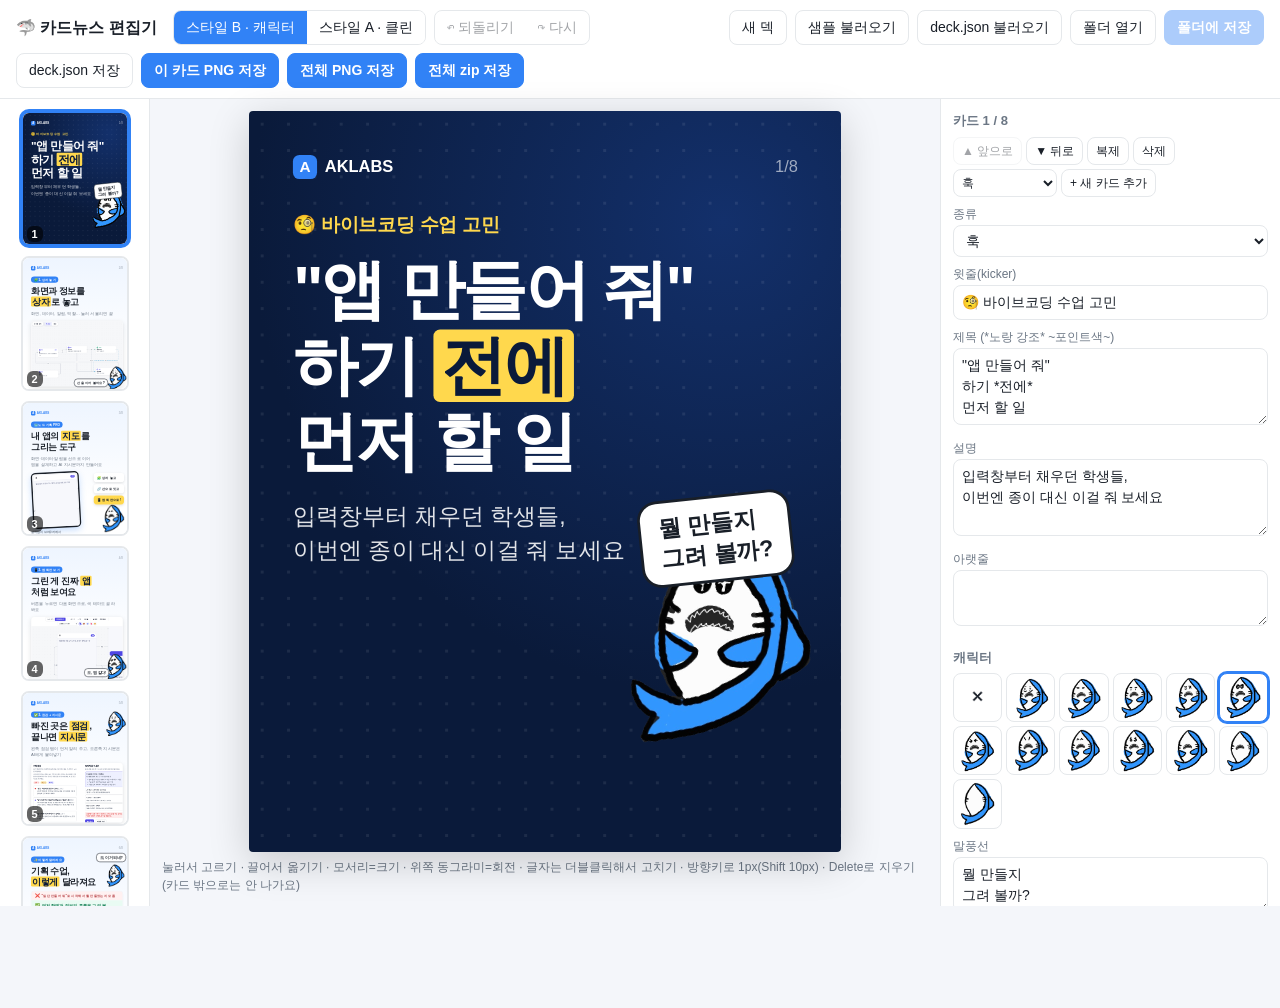
==== index.html @ 4de237a8 "카드뉴스 편집기 첫 공개 Co-Authored-By: Claude Sonnet 5.5 <noreply@anthropic.com>" ====
<!doctype html>
<html lang="ko">
<head>
<meta charset="utf-8">
<meta name="viewport" content="width=device-width, initial-scale=1">
<title>카드뉴스 편집기</title>
<link rel="stylesheet" href="app.css">
</head>
<body>
<header class="bar">
  <strong class="logo">🦈 카드뉴스 편집기</strong>
  <div class="seg" role="radiogroup" aria-label="카드 스타일">
    <button data-style="b" role="radio">스타일 B · 캐릭터</button>
    <button data-style="a" role="radio">스타일 A · 클린</button>
  </div>
  <div class="seg" aria-label="되돌리기">
    <button id="btn-undo" title="되돌리기 (Ctrl/⌘+Z)" aria-label="되돌리기">↶ 되돌리기</button>
    <button id="btn-redo" title="다시 실행 (Ctrl/⌘+Shift+Z)" aria-label="다시 실행">↷ 다시</button>
  </div>
  <span class="sp"></span>
  <button id="btn-new">새 덱</button>
  <button id="btn-sample">샘플 불러오기</button>
  <button id="btn-import">deck.json 불러오기</button>
  <button id="btn-folder" hidden title="deck.json이 있는 폴더를 열어요 (Chrome·Edge)">폴더 열기</button>
  <button id="btn-fsave" class="primary" hidden disabled title="deck.json과 out/ PNG를 그 폴더에 저장해요">폴더에 저장</button>
  <button id="btn-export">deck.json 저장</button>
  <button id="btn-png" class="primary">이 카드 PNG 저장</button>
  <button id="btn-all" class="primary">전체 PNG 저장</button>
  <button id="btn-zip" class="primary">전체 zip 저장</button>
  <input id="file-deck" type="file" accept=".json,application/json" hidden>
  <input id="file-img" type="file" accept="image/*" hidden>
</header>
<main class="app">
  <aside class="list" id="list" aria-label="카드 목록"></aside>
  <section class="stage">
    <div class="viewport" id="viewport"><iframe id="preview" title="카드 미리보기"></iframe></div>
    <div id="selbox" hidden>
      <i class="h" data-h="nw"></i><i class="h" data-h="ne"></i><i class="h" data-h="sw"></i><i class="h" data-h="se"></i>
      <i class="rot" data-h="rot" title="돌리기 (Shift: 15° 단위)"></i>
    </div>
    <p class="hint">눌러서 고르기 · 끌어서 옮기기 · 모서리=크기 · 위쪽 동그라미=회전 · 글자는 더블클릭해서 고치기 · 방향키로 1px(Shift 10px) · Delete로 지우기 (카드 밖으로는 안 나가요)</p>
  </section>
  <aside class="panel" id="panel" aria-label="편집 패널"></aside>
</main>
<div id="toast" role="status"></div>
<script type="module" src="js/app.js"></script>
</body>
</html>
---- app.css ----
:root {
  --bg: #f4f6fa; --card: #fff; --ink: #191f28; --sub: #6b7684; --line: #e5e8eb; --accent: #3182f6;
}
@media (prefers-color-scheme: dark) {
  :root { --bg: #14171c; --card: #1d2229; --ink: #f2f4f6; --sub: #9aa4b2; --line: #2d343d; }
}
* { box-sizing: border-box; }
html, body { height: 100%; margin: 0; }
body { background: var(--bg); color: var(--ink); font: 14px/1.5 'Pretendard', 'Apple SD Gothic Neo', 'Noto Sans KR', sans-serif; display: flex; flex-direction: column; }
button { font: inherit; color: inherit; background: var(--card); border: 1px solid var(--line); border-radius: 8px; padding: 6px 12px; cursor: pointer; }
button:hover { border-color: var(--accent); }
button.primary { background: var(--accent); border-color: var(--accent); color: #fff; font-weight: 600; }
button:focus-visible, input:focus-visible, textarea:focus-visible, select:focus-visible { outline: 2px solid var(--accent); outline-offset: 1px; }
input, textarea, select { font: inherit; color: inherit; background: var(--card); border: 1px solid var(--line); border-radius: 8px; padding: 6px 8px; width: 100%; }
textarea { resize: vertical; min-height: 56px; }

.bar { display: flex; flex-wrap: wrap; align-items: center; gap: 8px; padding: 10px 16px; background: var(--card); border-bottom: 1px solid var(--line); }
.logo { font-size: 16px; margin-right: 8px; }
.sp { flex: 1; }
.seg { display: flex; border: 1px solid var(--line); border-radius: 8px; overflow: hidden; }
.seg button { border: 0; border-radius: 0; }
.seg button[aria-checked='true'] { background: var(--accent); color: #fff; }

.app { flex: 1; min-height: 0; display: grid; grid-template-columns: 150px minmax(0, 1fr) 340px; }
.list, .panel { overflow: auto; padding: 12px; background: var(--card); }
.list { border-right: 1px solid var(--line); display: flex; flex-direction: column; gap: 10px; align-items: center; }
.panel { border-left: 1px solid var(--line); }

.thumb { width: 108px; height: 135px; position: relative; border: 2px solid var(--line); border-radius: 8px; overflow: hidden; cursor: pointer; flex: none; background: #fff; padding: 0; }
.thumb[aria-current='true'] { border-color: var(--accent); box-shadow: 0 0 0 2px var(--accent); }
.thumb iframe { position: absolute; left: 0; top: 0; width: 1080px; height: 1350px; border: 0; transform: scale(.1); transform-origin: 0 0; pointer-events: none; }
.thumb b { position: absolute; left: 4px; bottom: 2px; font-size: 11px; background: rgba(0,0,0,.6); color: #fff; padding: 0 5px; border-radius: 6px; }
.mini { display: flex; gap: 4px; }
.mini button { padding: 2px 8px; font-size: 12px; }

.stage { position: relative; display: flex; flex-direction: column; align-items: center; justify-content: center; min-width: 0; padding: 12px; gap: 6px; }
.viewport { position: relative; flex: none; box-shadow: 0 10px 40px rgba(0,0,0,.18); border-radius: 4px; overflow: hidden; background: #fff; }
.viewport iframe { position: absolute; left: 0; top: 0; width: 1080px; height: 1350px; border: 0; transform-origin: 0 0; }
.hint { margin: 0; color: var(--sub); font-size: 12px; }

.panel h3 { margin: 16px 0 6px; font-size: 13px; color: var(--sub); }
.panel h3:first-child { margin-top: 0; }
.panel label { display: block; font-size: 12px; color: var(--sub); margin: 8px 0 2px; }
.row2 { display: grid; grid-template-columns: 1fr 1fr; gap: 8px; }
.chars { display: grid; grid-template-columns: repeat(6, 1fr); gap: 4px; }
.chars button { padding: 2px; aspect-ratio: 1; }
.chars button[aria-pressed='true'] { border-color: var(--accent); box-shadow: 0 0 0 2px var(--accent); }
.chars img { width: 100%; height: 100%; object-fit: contain; display: block; }
.item { border: 1px solid var(--line); border-radius: 8px; padding: 8px; margin-bottom: 8px; position: relative; }
.item .x { position: absolute; right: 6px; top: 6px; padding: 0 8px; }
.item input + input, .item input + textarea { margin-top: 4px; }
.imgbox { display: flex; gap: 8px; align-items: center; }
.imgbox img { width: 64px; height: 64px; object-fit: cover; border-radius: 6px; border: 1px solid var(--line); background: var(--bg); }
.range { display: grid; grid-template-columns: 52px 1fr 40px; align-items: center; gap: 6px; font-size: 12px; color: var(--sub); }
.range input { padding: 0; }

#toast { position: fixed; left: 50%; bottom: 24px; transform: translateX(-50%); background: var(--ink); color: var(--bg); padding: 8px 16px; border-radius: 10px; opacity: 0; pointer-events: none; transition: opacity .2s; }
#toast.on { opacity: 1; }

@media (max-width: 900px) {
  .app { grid-template-columns: 1fr; grid-template-rows: auto 60vh auto; overflow: auto; }
  .list { flex-direction: row; overflow-x: auto; border-right: 0; border-bottom: 1px solid var(--line); }
}

button:disabled { opacity: .4; cursor: default; }
button:disabled:hover { border-color: var(--line); }
.toolrow { display: flex; flex-wrap: wrap; gap: 4px; margin-bottom: 4px; }
.toolrow button { padding: 4px 8px; font-size: 12px; }
.toolrow select { width: auto; padding: 4px; font-size: 12px; }
.range input[type=number] { padding: 2px 4px; }
.pos { display: grid; grid-template-columns: 52px 1fr 1fr; gap: 6px; align-items: center; font-size: 12px; color: var(--sub); margin-bottom: 4px; }

/* 카드 위 선택 상자 */
#selbox { position: absolute; border: 2px solid var(--accent); pointer-events: none; z-index: 5; }
#selbox[hidden] { display: none; }
#selbox .h { position: absolute; width: 12px; height: 12px; background: #fff; border: 2px solid var(--accent); border-radius: 3px; pointer-events: auto; }
#selbox [data-h=nw] { left: -7px; top: -7px; cursor: nwse-resize; }
#selbox [data-h=ne] { right: -7px; top: -7px; cursor: nesw-resize; }
#selbox [data-h=sw] { left: -7px; bottom: -7px; cursor: nesw-resize; }
#selbox [data-h=se] { right: -7px; bottom: -7px; cursor: nwse-resize; }
#selbox .rot { position: absolute; left: 50%; top: -30px; margin-left: -7px; width: 14px; height: 14px; background: var(--accent); border: 2px solid #fff; border-radius: 50%; pointer-events: auto; cursor: grab; box-shadow: 0 0 0 1px var(--accent); }
#selbox .rot::after { content: ''; position: absolute; left: 50%; top: 100%; width: 2px; height: 16px; margin-left: -1px; background: var(--accent); }

.szrow { display: grid; grid-template-columns: 52px 90px 20px; gap: 6px; align-items: center; font-size: 12px; color: var(--sub); margin-bottom: 4px; }
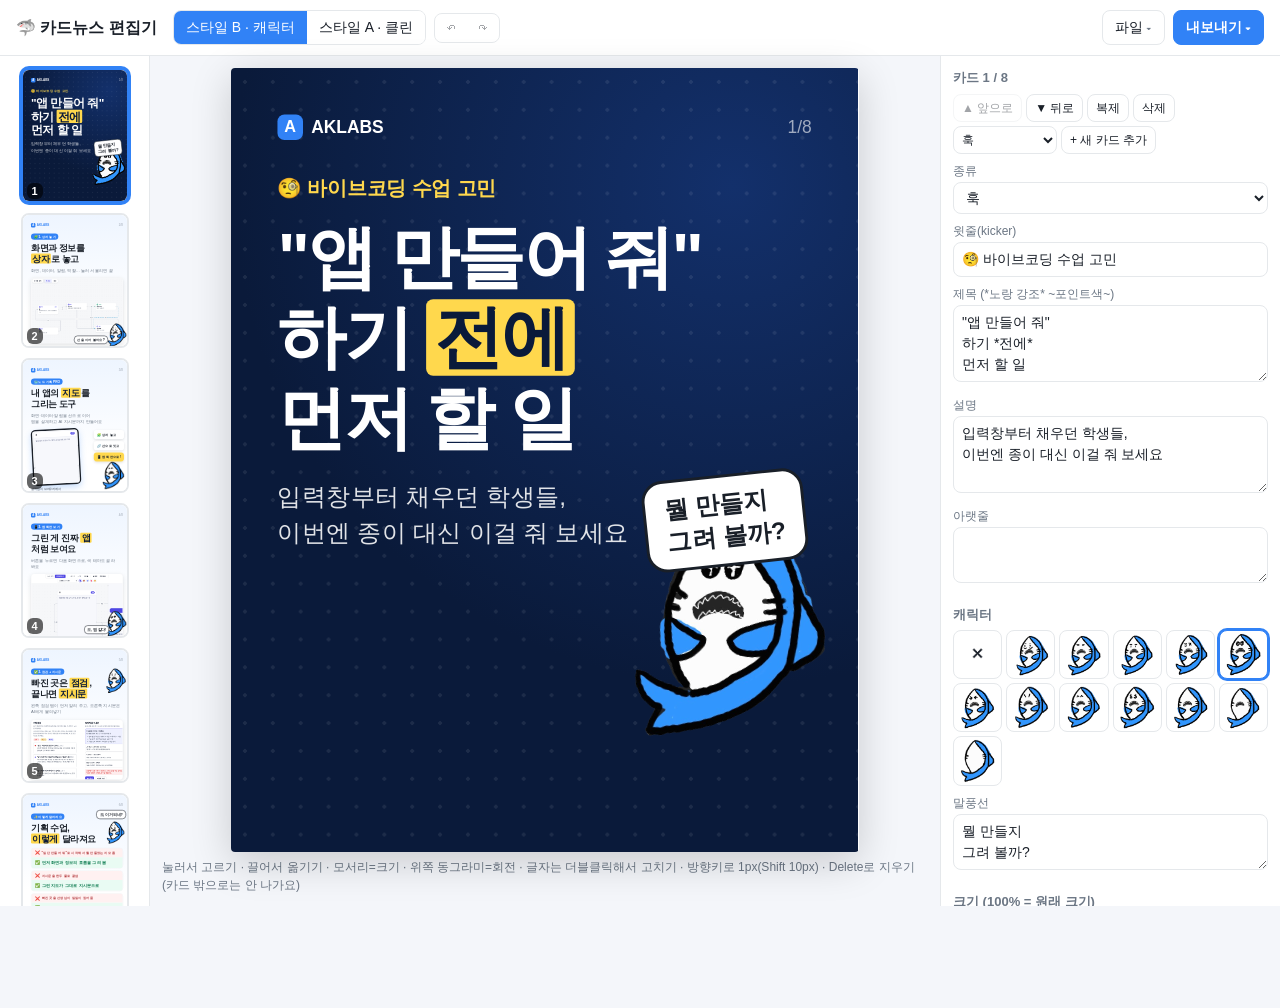
==== commit 42090414: "상단 버튼을 파일·내보내기 메뉴로 정리 Co-Authored-By: Claude Sonnet 5.5 <noreply@anthropic.com>" ====
--- a/index.html
+++ b/index.html
@@ -14,19 +14,30 @@
     <button data-style="a" role="radio">스타일 A · 클린</button>
   </div>
   <div class="seg" aria-label="되돌리기">
-    <button id="btn-undo" title="되돌리기 (Ctrl/⌘+Z)" aria-label="되돌리기">↶ 되돌리기</button>
-    <button id="btn-redo" title="다시 실행 (Ctrl/⌘+Shift+Z)" aria-label="다시 실행">↷ 다시</button>
+    <button id="btn-undo" class="ico" title="되돌리기 (Ctrl/⌘+Z)" aria-label="되돌리기">↶</button>
+    <button id="btn-redo" class="ico" title="다시 실행 (Ctrl/⌘+Shift+Z)" aria-label="다시 실행">↷</button>
   </div>
   <span class="sp"></span>
-  <button id="btn-new">새 덱</button>
-  <button id="btn-sample">샘플 불러오기</button>
-  <button id="btn-import">deck.json 불러오기</button>
-  <button id="btn-folder" hidden title="deck.json이 있는 폴더를 열어요 (Chrome·Edge)">폴더 열기</button>
+  <details class="menu">
+    <summary>파일</summary>
+    <div class="pop">
+      <button id="btn-new">새 덱</button>
+      <button id="btn-sample">샘플 불러오기</button>
+      <button id="btn-import">deck.json 불러오기</button>
+      <button id="btn-folder" hidden title="deck.json이 있는 폴더를 열어요 (Chrome·Edge)">폴더 열기</button>
+      <hr>
+      <button id="btn-export">deck.json 저장</button>
+    </div>
+  </details>
   <button id="btn-fsave" class="primary" hidden disabled title="deck.json과 out/ PNG를 그 폴더에 저장해요">폴더에 저장</button>
-  <button id="btn-export">deck.json 저장</button>
-  <button id="btn-png" class="primary">이 카드 PNG 저장</button>
-  <button id="btn-all" class="primary">전체 PNG 저장</button>
-  <button id="btn-zip" class="primary">전체 zip 저장</button>
+  <details class="menu primary">
+    <summary>내보내기</summary>
+    <div class="pop">
+      <button id="btn-png">이 카드 PNG 저장</button>
+      <button id="btn-all">전체 PNG 저장</button>
+      <button id="btn-zip">전체 zip 저장</button>
+    </div>
+  </details>
   <input id="file-deck" type="file" accept=".json,application/json" hidden>
   <input id="file-img" type="file" accept="image/*" hidden>
 </header>
--- a/app.css
+++ b/app.css
@@ -82,3 +82,21 @@
 #selbox .rot::after { content: ''; position: absolute; left: 50%; top: 100%; width: 2px; height: 16px; margin-left: -1px; background: var(--accent); }
 
 .szrow { display: grid; grid-template-columns: 52px 90px 20px; gap: 6px; align-items: center; font-size: 12px; color: var(--sub); margin-bottom: 4px; }
+
+/* 상단 메뉴 (파일 ▾ / 내보내기 ▾) */
+.bar { flex-wrap: nowrap; }
+.logo { white-space: nowrap; }
+.seg button { white-space: nowrap; }
+.seg .ico { padding: 6px 12px; font-size: 16px; line-height: 1; }
+.menu { position: relative; }
+.menu > summary { list-style: none; cursor: pointer; user-select: none; white-space: nowrap; padding: 6px 12px; border: 1px solid var(--line); border-radius: 8px; background: var(--card); }
+.menu > summary::-webkit-details-marker { display: none; }
+.menu > summary::after { content: ' ▾'; font-size: 11px; color: var(--sub); }
+.menu > summary:hover, .menu[open] > summary { border-color: var(--accent); }
+.menu.primary > summary { background: var(--accent); border-color: var(--accent); color: #fff; font-weight: 600; }
+.menu.primary > summary::after { color: #fff; }
+.menu .pop { position: absolute; right: 0; top: calc(100% + 6px); min-width: 180px; z-index: 20; display: flex; flex-direction: column; padding: 6px; background: var(--card); border: 1px solid var(--line); border-radius: 10px; box-shadow: 0 8px 28px rgba(0,0,0,.16); }
+.menu .pop button { border: 0; text-align: left; padding: 8px 10px; background: transparent; }
+.menu .pop button:hover { background: var(--bg); }
+.menu .pop hr { border: 0; border-top: 1px solid var(--line); margin: 4px 0; width: 100%; }
+@media (max-width: 700px) { .bar { flex-wrap: wrap; } }
